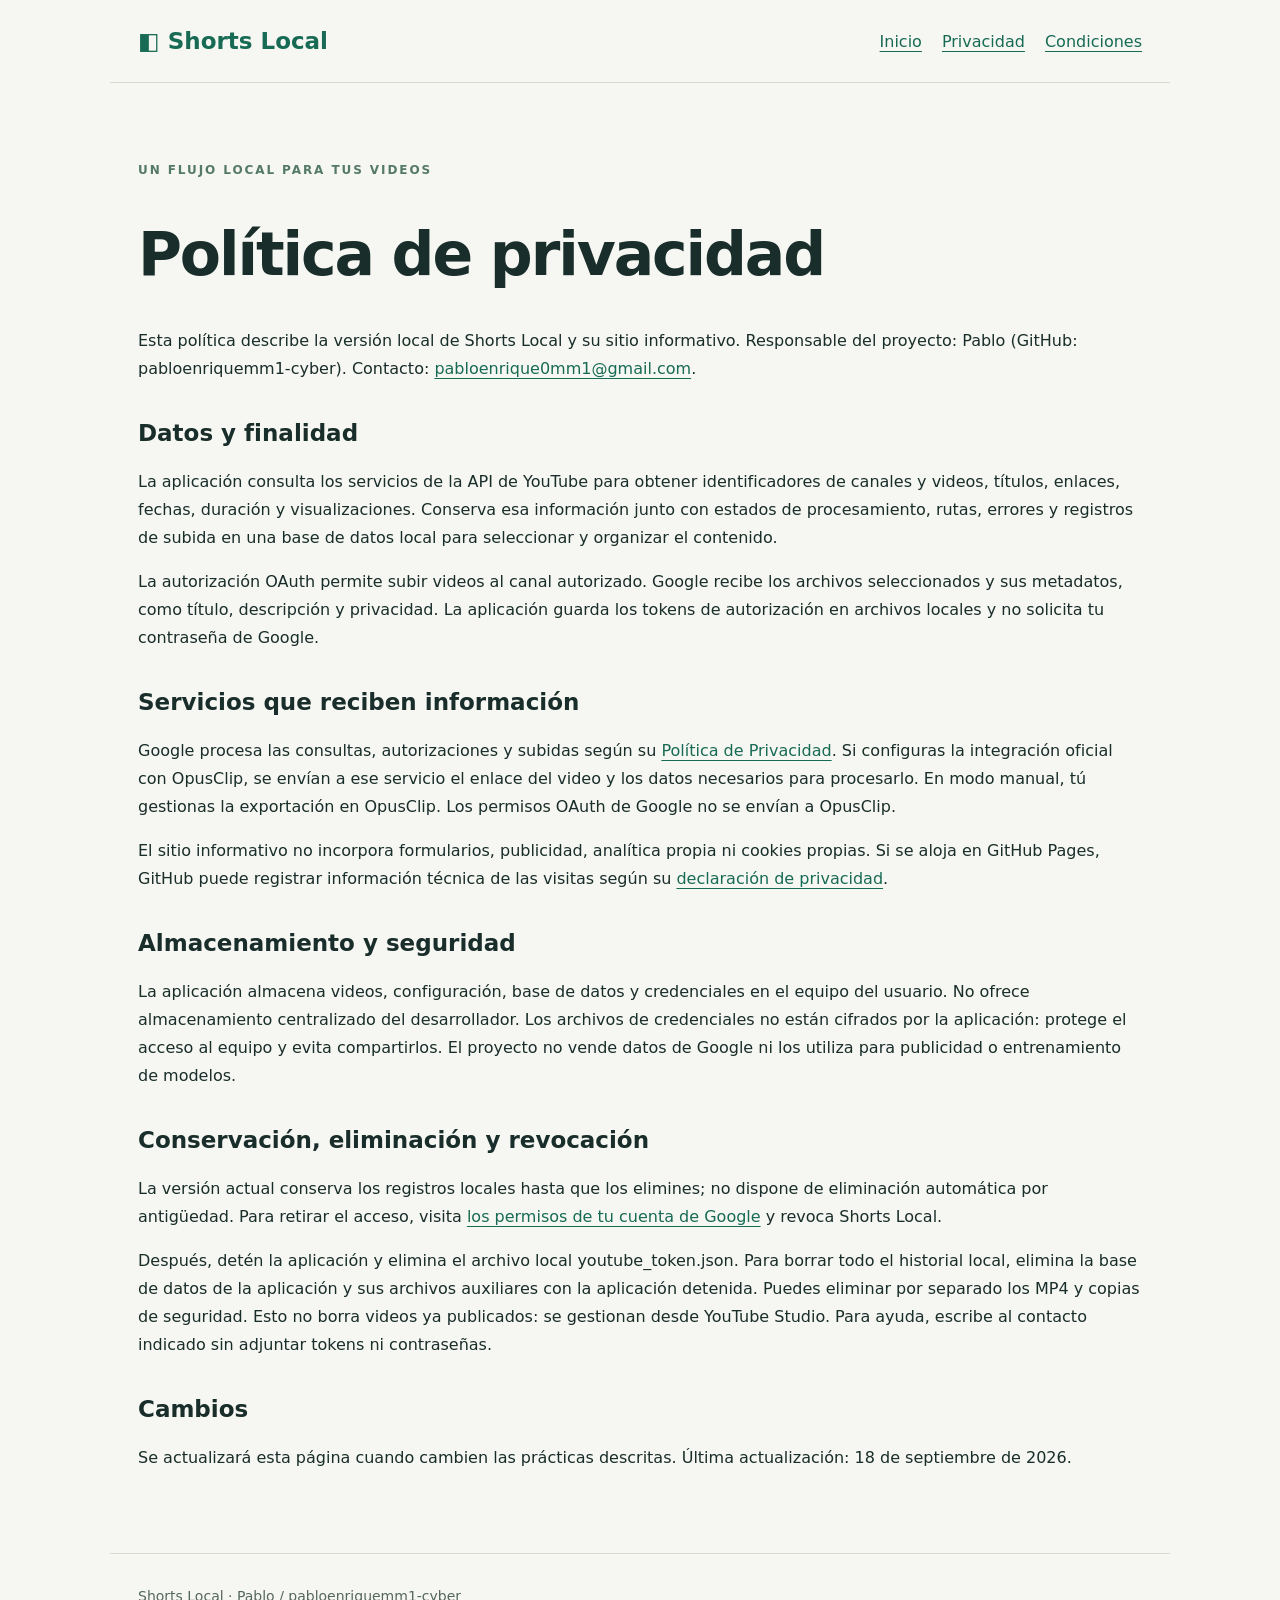
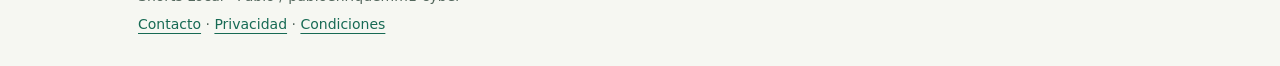
==== privacy.html @ 6347f3bf "Publicar sitio informativo de Shorts Local" ====
<!doctype html>
<html lang="es"><head><meta charset="utf-8"><meta name="viewport" content="width=device-width, initial-scale=1"><title>Privacidad · Shorts Local</title><link rel="stylesheet" href="style.css"><meta name="description" content="Shorts Local: proyecto personal para organizar clips en Windows. Información, privacidad y condiciones de uso."></head>
<body><header><a class="brand" href="index.html">◧ Shorts Local</a><nav aria-label="Principal"><a href="index.html">Inicio</a><a href="privacy.html">Privacidad</a><a href="terms.html">Condiciones</a></nav></header><main><p class="eyebrow">UN FLUJO LOCAL PARA TUS VIDEOS</p><h1>Política de privacidad</h1><p>Esta política describe la versión local de Shorts Local y su sitio informativo. Responsable del proyecto: Pablo (GitHub: pabloenriquemm1-cyber). Contacto: <a href="mailto:pabloenrique0mm1@gmail.com">pabloenrique0mm1@gmail.com</a>.</p><h2>Datos y finalidad</h2><p>La aplicación consulta los servicios de la API de YouTube para obtener identificadores de canales y videos, títulos, enlaces, fechas, duración y visualizaciones. Conserva esa información junto con estados de procesamiento, rutas, errores y registros de subida en una base de datos local para seleccionar y organizar el contenido.</p><p>La autorización OAuth permite subir videos al canal autorizado. Google recibe los archivos seleccionados y sus metadatos, como título, descripción y privacidad. La aplicación guarda los tokens de autorización en archivos locales y no solicita tu contraseña de Google.</p><h2>Servicios que reciben información</h2><p>Google procesa las consultas, autorizaciones y subidas según su <a href="https://policies.google.com/privacy">Política de Privacidad</a>. Si configuras la integración oficial con OpusClip, se envían a ese servicio el enlace del video y los datos necesarios para procesarlo. En modo manual, tú gestionas la exportación en OpusClip. Los permisos OAuth de Google no se envían a OpusClip.</p><p>El sitio informativo no incorpora formularios, publicidad, analítica propia ni cookies propias. Si se aloja en GitHub Pages, GitHub puede registrar información técnica de las visitas según su <a href="https://docs.github.com/en/site-policy/privacy-policies/github-general-privacy-statement">declaración de privacidad</a>.</p><h2>Almacenamiento y seguridad</h2><p>La aplicación almacena videos, configuración, base de datos y credenciales en el equipo del usuario. No ofrece almacenamiento centralizado del desarrollador. Los archivos de credenciales no están cifrados por la aplicación: protege el acceso al equipo y evita compartirlos. El proyecto no vende datos de Google ni los utiliza para publicidad o entrenamiento de modelos.</p><h2>Conservación, eliminación y revocación</h2><p>La versión actual conserva los registros locales hasta que los elimines; no dispone de eliminación automática por antigüedad. Para retirar el acceso, visita <a href="https://security.google.com/settings/security/permissions">los permisos de tu cuenta de Google</a> y revoca Shorts Local.</p><p>Después, detén la aplicación y elimina el archivo local youtube_token.json. Para borrar todo el historial local, elimina la base de datos de la aplicación y sus archivos auxiliares con la aplicación detenida. Puedes eliminar por separado los MP4 y copias de seguridad. Esto no borra videos ya publicados: se gestionan desde YouTube Studio. Para ayuda, escribe al contacto indicado sin adjuntar tokens ni contraseñas.</p><h2>Cambios</h2><p>Se actualizará esta página cuando cambien las prácticas descritas. Última actualización: 18 de septiembre de 2026.</p></main><footer>Shorts Local · Pablo / pabloenriquemm1-cyber<br><a href="mailto:pabloenrique0mm1@gmail.com">Contacto</a> · <a href="privacy.html">Privacidad</a> · <a href="terms.html">Condiciones</a></footer></body></html>
---- style.css ----
:root{color-scheme:light;font-family:system-ui,sans-serif;color:#192d2a;background:#f6f7f2}*{box-sizing:border-box}body{margin:0}header,main,footer{max-width:1060px;margin:auto;padding:28px}header{display:flex;justify-content:space-between;gap:24px;align-items:center;border-bottom:1px solid #d5ddd3}a{color:#176a54;text-underline-offset:4px}.brand{font-size:23px;font-weight:750;text-decoration:none}nav{display:flex;gap:20px}main{padding-top:65px;padding-bottom:65px;line-height:1.75}h1{font-size:clamp(34px,5vw,60px);line-height:1.1;max-width:850px;letter-spacing:-.035em}h2{font-size:23px;margin-top:36px;line-height:1.3}.eyebrow{font-size:12px;letter-spacing:.16em;font-weight:750;color:#557967}.lead{font-size:22px;max-width:720px}.cards{display:grid;grid-template-columns:repeat(3,1fr);gap:18px;margin:40px 0}.cards article{border:1px solid #d5ddd3;background:white;border-radius:16px;padding:24px}.cards h2{margin-top:0}footer{border-top:1px solid #d5ddd3;font-size:14px;color:#54675d;line-height:2}a:focus-visible{outline:3px solid #a8761b;outline-offset:4px}@media(max-width:650px){header{align-items:flex-start;flex-direction:column}.cards{grid-template-columns:1fr}nav{flex-wrap:wrap}main{padding-top:35px}}
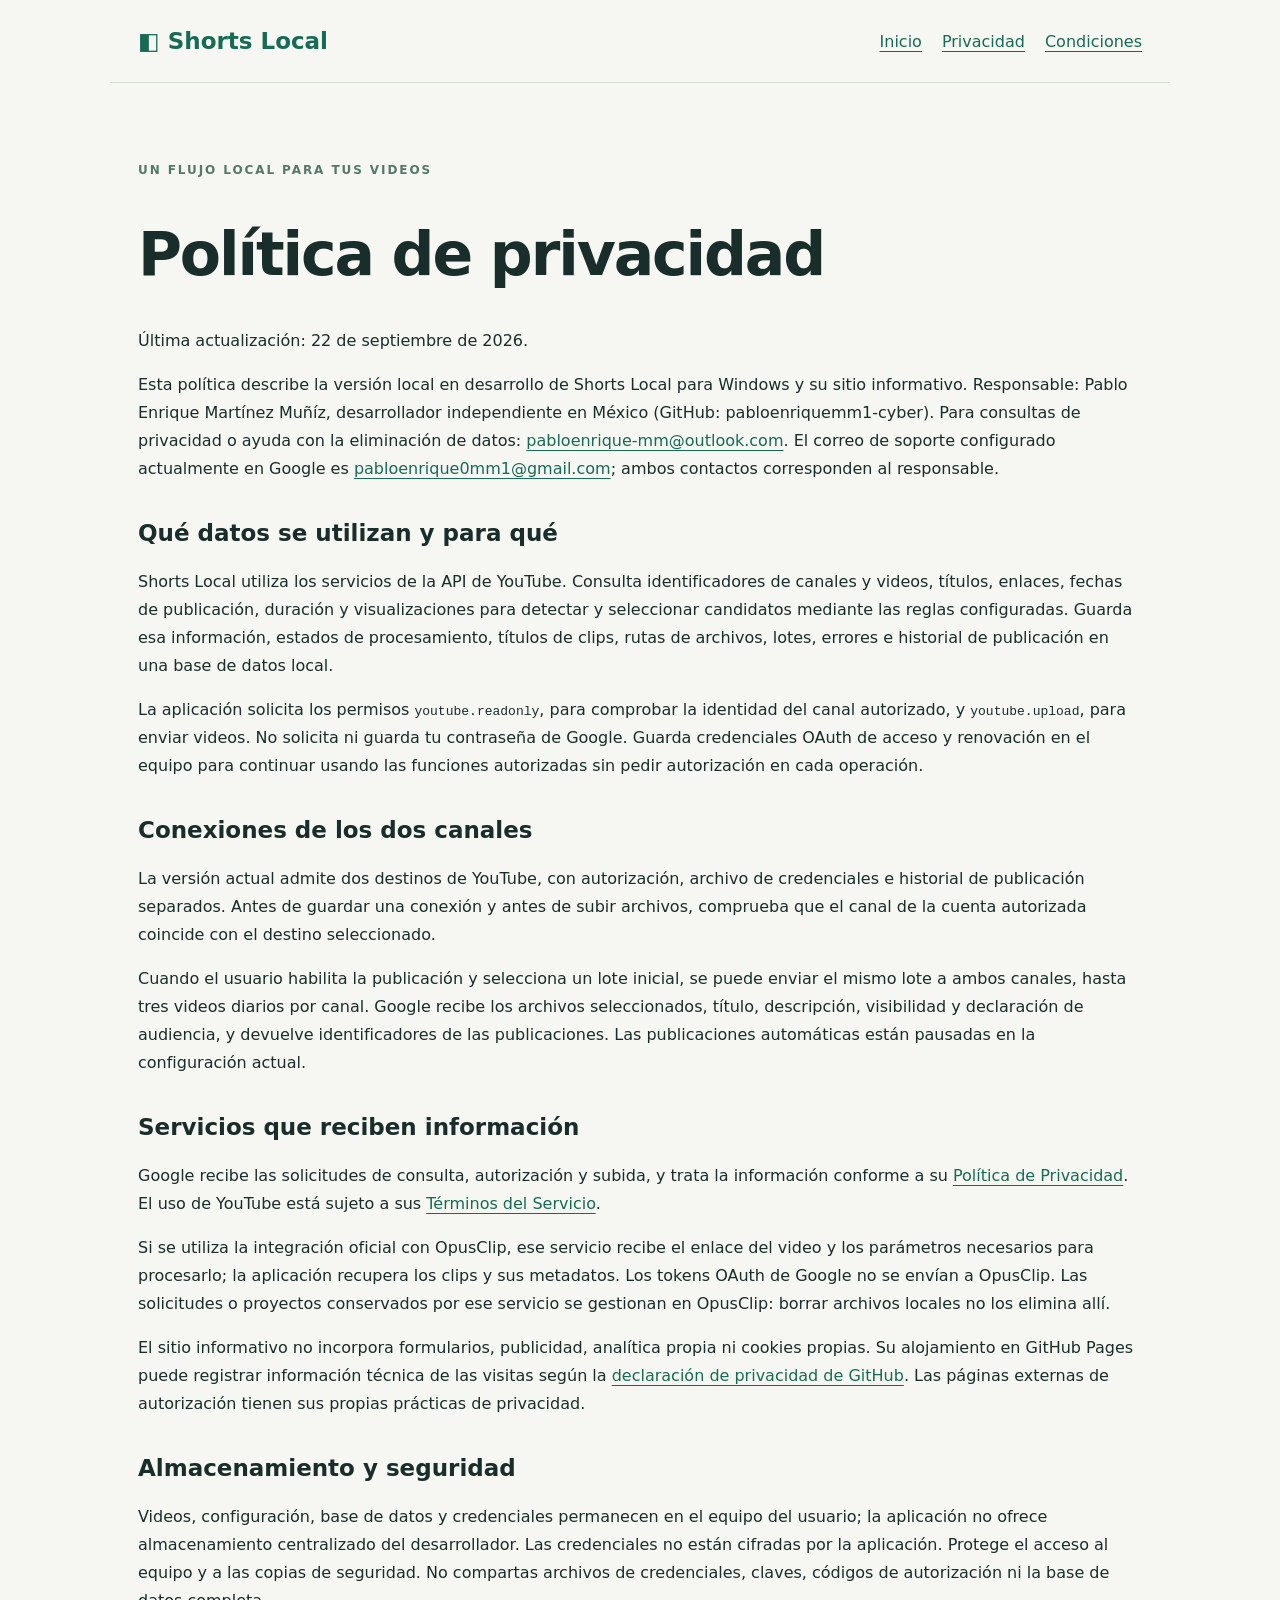
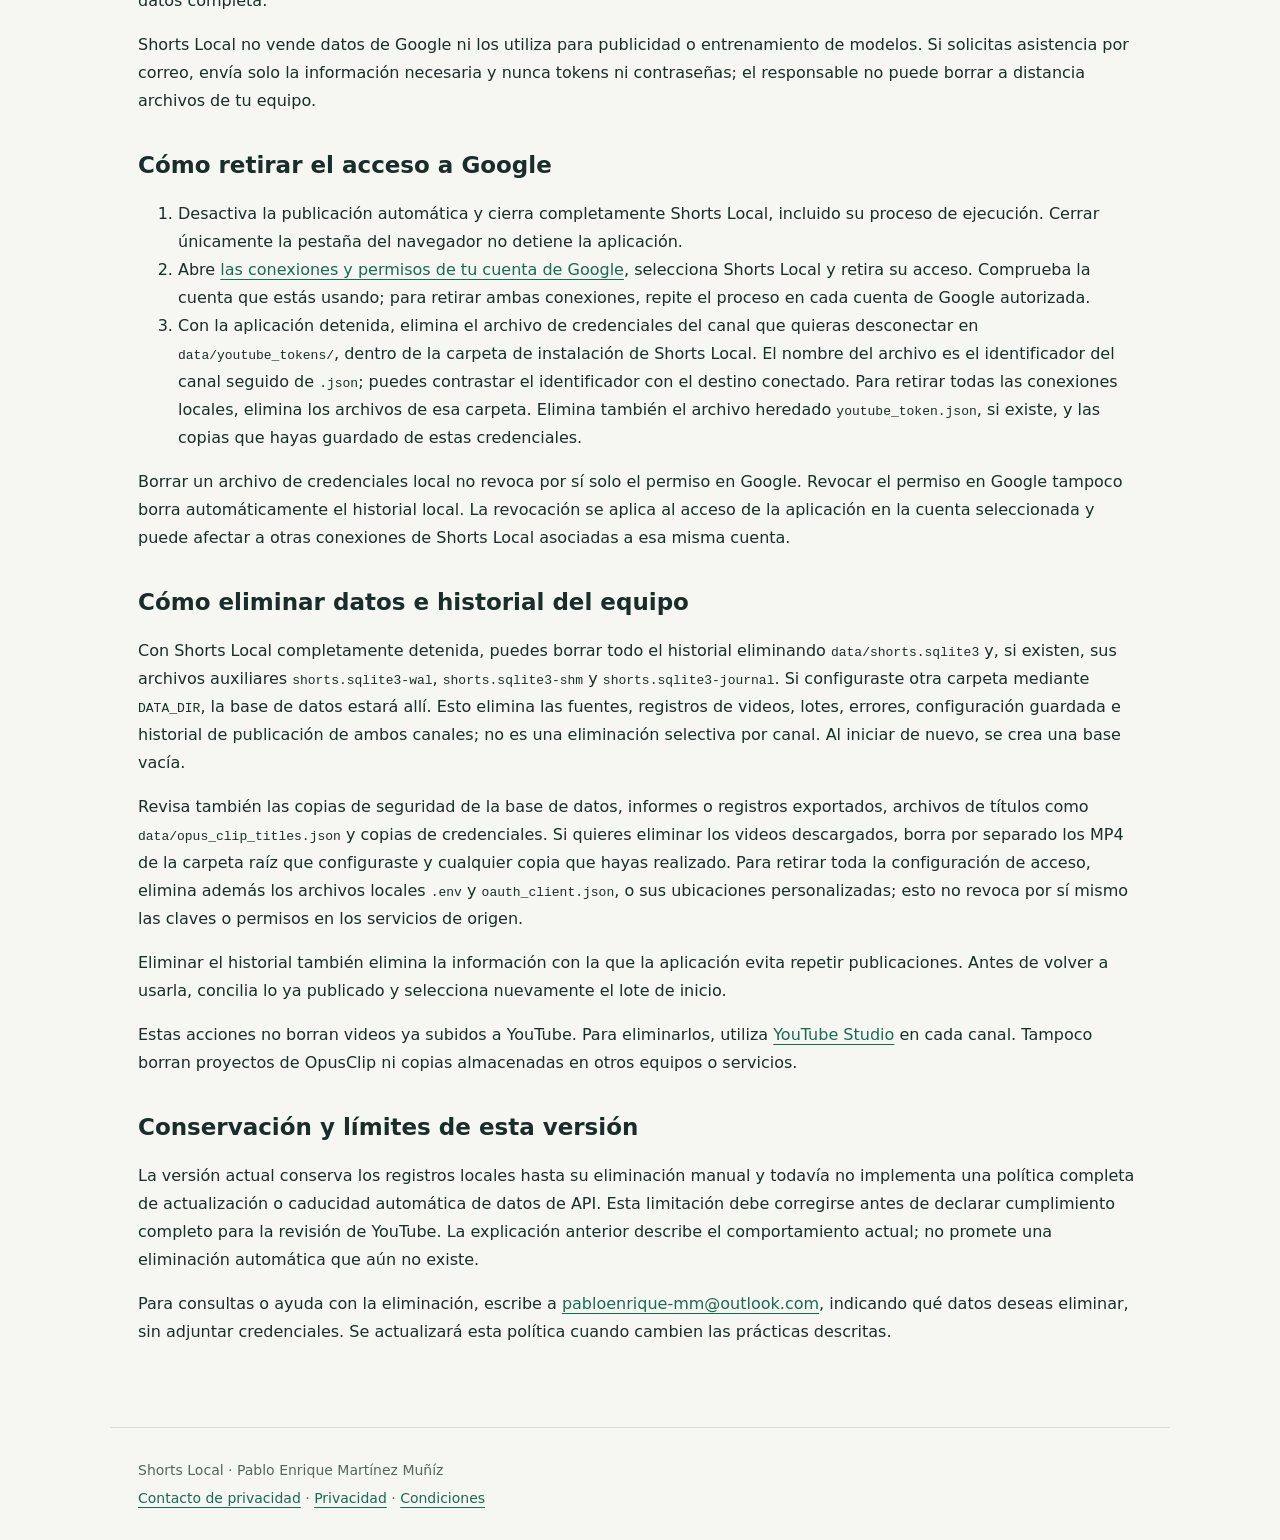
==== commit ef854215: "Actualizar privacidad: dos conexiones y eliminación de datos" ====
--- a/privacy.html
+++ b/privacy.html
@@ -1,3 +1,41 @@
 <!doctype html>
-<html lang="es"><head><meta charset="utf-8"><meta name="viewport" content="width=device-width, initial-scale=1"><title>Privacidad · Shorts Local</title><link rel="stylesheet" href="style.css"><meta name="description" content="Shorts Local: proyecto personal para organizar clips en Windows. Información, privacidad y condiciones de uso."></head>
-<body><header><a class="brand" href="index.html">◧ Shorts Local</a><nav aria-label="Principal"><a href="index.html">Inicio</a><a href="privacy.html">Privacidad</a><a href="terms.html">Condiciones</a></nav></header><main><p class="eyebrow">UN FLUJO LOCAL PARA TUS VIDEOS</p><h1>Política de privacidad</h1><p>Esta política describe la versión local de Shorts Local y su sitio informativo. Responsable del proyecto: Pablo (GitHub: pabloenriquemm1-cyber). Contacto: <a href="mailto:pabloenrique0mm1@gmail.com">pabloenrique0mm1@gmail.com</a>.</p><h2>Datos y finalidad</h2><p>La aplicación consulta los servicios de la API de YouTube para obtener identificadores de canales y videos, títulos, enlaces, fechas, duración y visualizaciones. Conserva esa información junto con estados de procesamiento, rutas, errores y registros de subida en una base de datos local para seleccionar y organizar el contenido.</p><p>La autorización OAuth permite subir videos al canal autorizado. Google recibe los archivos seleccionados y sus metadatos, como título, descripción y privacidad. La aplicación guarda los tokens de autorización en archivos locales y no solicita tu contraseña de Google.</p><h2>Servicios que reciben información</h2><p>Google procesa las consultas, autorizaciones y subidas según su <a href="https://policies.google.com/privacy">Política de Privacidad</a>. Si configuras la integración oficial con OpusClip, se envían a ese servicio el enlace del video y los datos necesarios para procesarlo. En modo manual, tú gestionas la exportación en OpusClip. Los permisos OAuth de Google no se envían a OpusClip.</p><p>El sitio informativo no incorpora formularios, publicidad, analítica propia ni cookies propias. Si se aloja en GitHub Pages, GitHub puede registrar información técnica de las visitas según su <a href="https://docs.github.com/en/site-policy/privacy-policies/github-general-privacy-statement">declaración de privacidad</a>.</p><h2>Almacenamiento y seguridad</h2><p>La aplicación almacena videos, configuración, base de datos y credenciales en el equipo del usuario. No ofrece almacenamiento centralizado del desarrollador. Los archivos de credenciales no están cifrados por la aplicación: protege el acceso al equipo y evita compartirlos. El proyecto no vende datos de Google ni los utiliza para publicidad o entrenamiento de modelos.</p><h2>Conservación, eliminación y revocación</h2><p>La versión actual conserva los registros locales hasta que los elimines; no dispone de eliminación automática por antigüedad. Para retirar el acceso, visita <a href="https://security.google.com/settings/security/permissions">los permisos de tu cuenta de Google</a> y revoca Shorts Local.</p><p>Después, detén la aplicación y elimina el archivo local youtube_token.json. Para borrar todo el historial local, elimina la base de datos de la aplicación y sus archivos auxiliares con la aplicación detenida. Puedes eliminar por separado los MP4 y copias de seguridad. Esto no borra videos ya publicados: se gestionan desde YouTube Studio. Para ayuda, escribe al contacto indicado sin adjuntar tokens ni contraseñas.</p><h2>Cambios</h2><p>Se actualizará esta página cuando cambien las prácticas descritas. Última actualización: 18 de septiembre de 2026.</p></main><footer>Shorts Local · Pablo / pabloenriquemm1-cyber<br><a href="mailto:pabloenrique0mm1@gmail.com">Contacto</a> · <a href="privacy.html">Privacidad</a> · <a href="terms.html">Condiciones</a></footer></body></html>
+<html lang="es">
+<head><meta charset="utf-8"><meta name="viewport" content="width=device-width, initial-scale=1"><title>Privacidad · Shorts Local</title><link rel="stylesheet" href="style.css"><meta name="description" content="Datos, conexiones de YouTube y eliminación de información en Shorts Local."></head>
+<body>
+<header><a class="brand" href="index.html">◧ Shorts Local</a><nav aria-label="Principal"><a href="index.html">Inicio</a><a href="privacy.html">Privacidad</a><a href="terms.html">Condiciones</a></nav></header>
+<main>
+<p class="eyebrow">UN FLUJO LOCAL PARA TUS VIDEOS</p>
+<h1>Política de privacidad</h1>
+<p>Última actualización: 22 de septiembre de 2026.</p>
+<p>Esta política describe la versión local en desarrollo de Shorts Local para Windows y su sitio informativo. Responsable: Pablo Enrique Martínez Muñíz, desarrollador independiente en México (GitHub: pabloenriquemm1-cyber). Para consultas de privacidad o ayuda con la eliminación de datos: <a href="mailto:pabloenrique-mm@outlook.com">pabloenrique-mm@outlook.com</a>. El correo de soporte configurado actualmente en Google es <a href="mailto:pabloenrique0mm1@gmail.com">pabloenrique0mm1@gmail.com</a>; ambos contactos corresponden al responsable.</p>
+<h2>Qué datos se utilizan y para qué</h2>
+<p>Shorts Local utiliza los servicios de la API de YouTube. Consulta identificadores de canales y videos, títulos, enlaces, fechas de publicación, duración y visualizaciones para detectar y seleccionar candidatos mediante las reglas configuradas. Guarda esa información, estados de procesamiento, títulos de clips, rutas de archivos, lotes, errores e historial de publicación en una base de datos local.</p>
+<p>La aplicación solicita los permisos <code>youtube.readonly</code>, para comprobar la identidad del canal autorizado, y <code>youtube.upload</code>, para enviar videos. No solicita ni guarda tu contraseña de Google. Guarda credenciales OAuth de acceso y renovación en el equipo para continuar usando las funciones autorizadas sin pedir autorización en cada operación.</p>
+<h2>Conexiones de los dos canales</h2>
+<p>La versión actual admite dos destinos de YouTube, con autorización, archivo de credenciales e historial de publicación separados. Antes de guardar una conexión y antes de subir archivos, comprueba que el canal de la cuenta autorizada coincide con el destino seleccionado.</p>
+<p>Cuando el usuario habilita la publicación y selecciona un lote inicial, se puede enviar el mismo lote a ambos canales, hasta tres videos diarios por canal. Google recibe los archivos seleccionados, título, descripción, visibilidad y declaración de audiencia, y devuelve identificadores de las publicaciones. Las publicaciones automáticas están pausadas en la configuración actual.</p>
+<h2>Servicios que reciben información</h2>
+<p>Google recibe las solicitudes de consulta, autorización y subida, y trata la información conforme a su <a href="https://policies.google.com/privacy">Política de Privacidad</a>. El uso de YouTube está sujeto a sus <a href="https://www.youtube.com/t/terms">Términos del Servicio</a>.</p>
+<p>Si se utiliza la integración oficial con OpusClip, ese servicio recibe el enlace del video y los parámetros necesarios para procesarlo; la aplicación recupera los clips y sus metadatos. Los tokens OAuth de Google no se envían a OpusClip. Las solicitudes o proyectos conservados por ese servicio se gestionan en OpusClip: borrar archivos locales no los elimina allí.</p>
+<p>El sitio informativo no incorpora formularios, publicidad, analítica propia ni cookies propias. Su alojamiento en GitHub Pages puede registrar información técnica de las visitas según la <a href="https://docs.github.com/en/site-policy/privacy-policies/github-general-privacy-statement">declaración de privacidad de GitHub</a>. Las páginas externas de autorización tienen sus propias prácticas de privacidad.</p>
+<h2>Almacenamiento y seguridad</h2>
+<p>Videos, configuración, base de datos y credenciales permanecen en el equipo del usuario; la aplicación no ofrece almacenamiento centralizado del desarrollador. Las credenciales no están cifradas por la aplicación. Protege el acceso al equipo y a las copias de seguridad. No compartas archivos de credenciales, claves, códigos de autorización ni la base de datos completa.</p>
+<p>Shorts Local no vende datos de Google ni los utiliza para publicidad o entrenamiento de modelos. Si solicitas asistencia por correo, envía solo la información necesaria y nunca tokens ni contraseñas; el responsable no puede borrar a distancia archivos de tu equipo.</p>
+<h2>Cómo retirar el acceso a Google</h2>
+<ol>
+<li>Desactiva la publicación automática y cierra completamente Shorts Local, incluido su proceso de ejecución. Cerrar únicamente la pestaña del navegador no detiene la aplicación.</li>
+<li>Abre <a href="https://security.google.com/settings/security/permissions">las conexiones y permisos de tu cuenta de Google</a>, selecciona Shorts Local y retira su acceso. Comprueba la cuenta que estás usando; para retirar ambas conexiones, repite el proceso en cada cuenta de Google autorizada.</li>
+<li>Con la aplicación detenida, elimina el archivo de credenciales del canal que quieras desconectar en <code>data/youtube_tokens/</code>, dentro de la carpeta de instalación de Shorts Local. El nombre del archivo es el identificador del canal seguido de <code>.json</code>; puedes contrastar el identificador con el destino conectado. Para retirar todas las conexiones locales, elimina los archivos de esa carpeta. Elimina también el archivo heredado <code>youtube_token.json</code>, si existe, y las copias que hayas guardado de estas credenciales.</li>
+</ol>
+<p>Borrar un archivo de credenciales local no revoca por sí solo el permiso en Google. Revocar el permiso en Google tampoco borra automáticamente el historial local. La revocación se aplica al acceso de la aplicación en la cuenta seleccionada y puede afectar a otras conexiones de Shorts Local asociadas a esa misma cuenta.</p>
+<h2>Cómo eliminar datos e historial del equipo</h2>
+<p>Con Shorts Local completamente detenida, puedes borrar todo el historial eliminando <code>data/shorts.sqlite3</code> y, si existen, sus archivos auxiliares <code>shorts.sqlite3-wal</code>, <code>shorts.sqlite3-shm</code> y <code>shorts.sqlite3-journal</code>. Si configuraste otra carpeta mediante <code>DATA_DIR</code>, la base de datos estará allí. Esto elimina las fuentes, registros de videos, lotes, errores, configuración guardada e historial de publicación de ambos canales; no es una eliminación selectiva por canal. Al iniciar de nuevo, se crea una base vacía.</p>
+<p>Revisa también las copias de seguridad de la base de datos, informes o registros exportados, archivos de títulos como <code>data/opus_clip_titles.json</code> y copias de credenciales. Si quieres eliminar los videos descargados, borra por separado los MP4 de la carpeta raíz que configuraste y cualquier copia que hayas realizado. Para retirar toda la configuración de acceso, elimina además los archivos locales <code>.env</code> y <code>oauth_client.json</code>, o sus ubicaciones personalizadas; esto no revoca por sí mismo las claves o permisos en los servicios de origen.</p>
+<p>Eliminar el historial también elimina la información con la que la aplicación evita repetir publicaciones. Antes de volver a usarla, concilia lo ya publicado y selecciona nuevamente el lote de inicio.</p>
+<p>Estas acciones no borran videos ya subidos a YouTube. Para eliminarlos, utiliza <a href="https://studio.youtube.com/">YouTube Studio</a> en cada canal. Tampoco borran proyectos de OpusClip ni copias almacenadas en otros equipos o servicios.</p>
+<h2>Conservación y límites de esta versión</h2>
+<p>La versión actual conserva los registros locales hasta su eliminación manual y todavía no implementa una política completa de actualización o caducidad automática de datos de API. Esta limitación debe corregirse antes de declarar cumplimiento completo para la revisión de YouTube. La explicación anterior describe el comportamiento actual; no promete una eliminación automática que aún no existe.</p>
+<p>Para consultas o ayuda con la eliminación, escribe a <a href="mailto:pabloenrique-mm@outlook.com">pabloenrique-mm@outlook.com</a>, indicando qué datos deseas eliminar, sin adjuntar credenciales. Se actualizará esta política cuando cambien las prácticas descritas.</p>
+</main>
+<footer>Shorts Local · Pablo Enrique Martínez Muñíz<br><a href="mailto:pabloenrique-mm@outlook.com">Contacto de privacidad</a> · <a href="privacy.html">Privacidad</a> · <a href="terms.html">Condiciones</a></footer>
+</body></html>
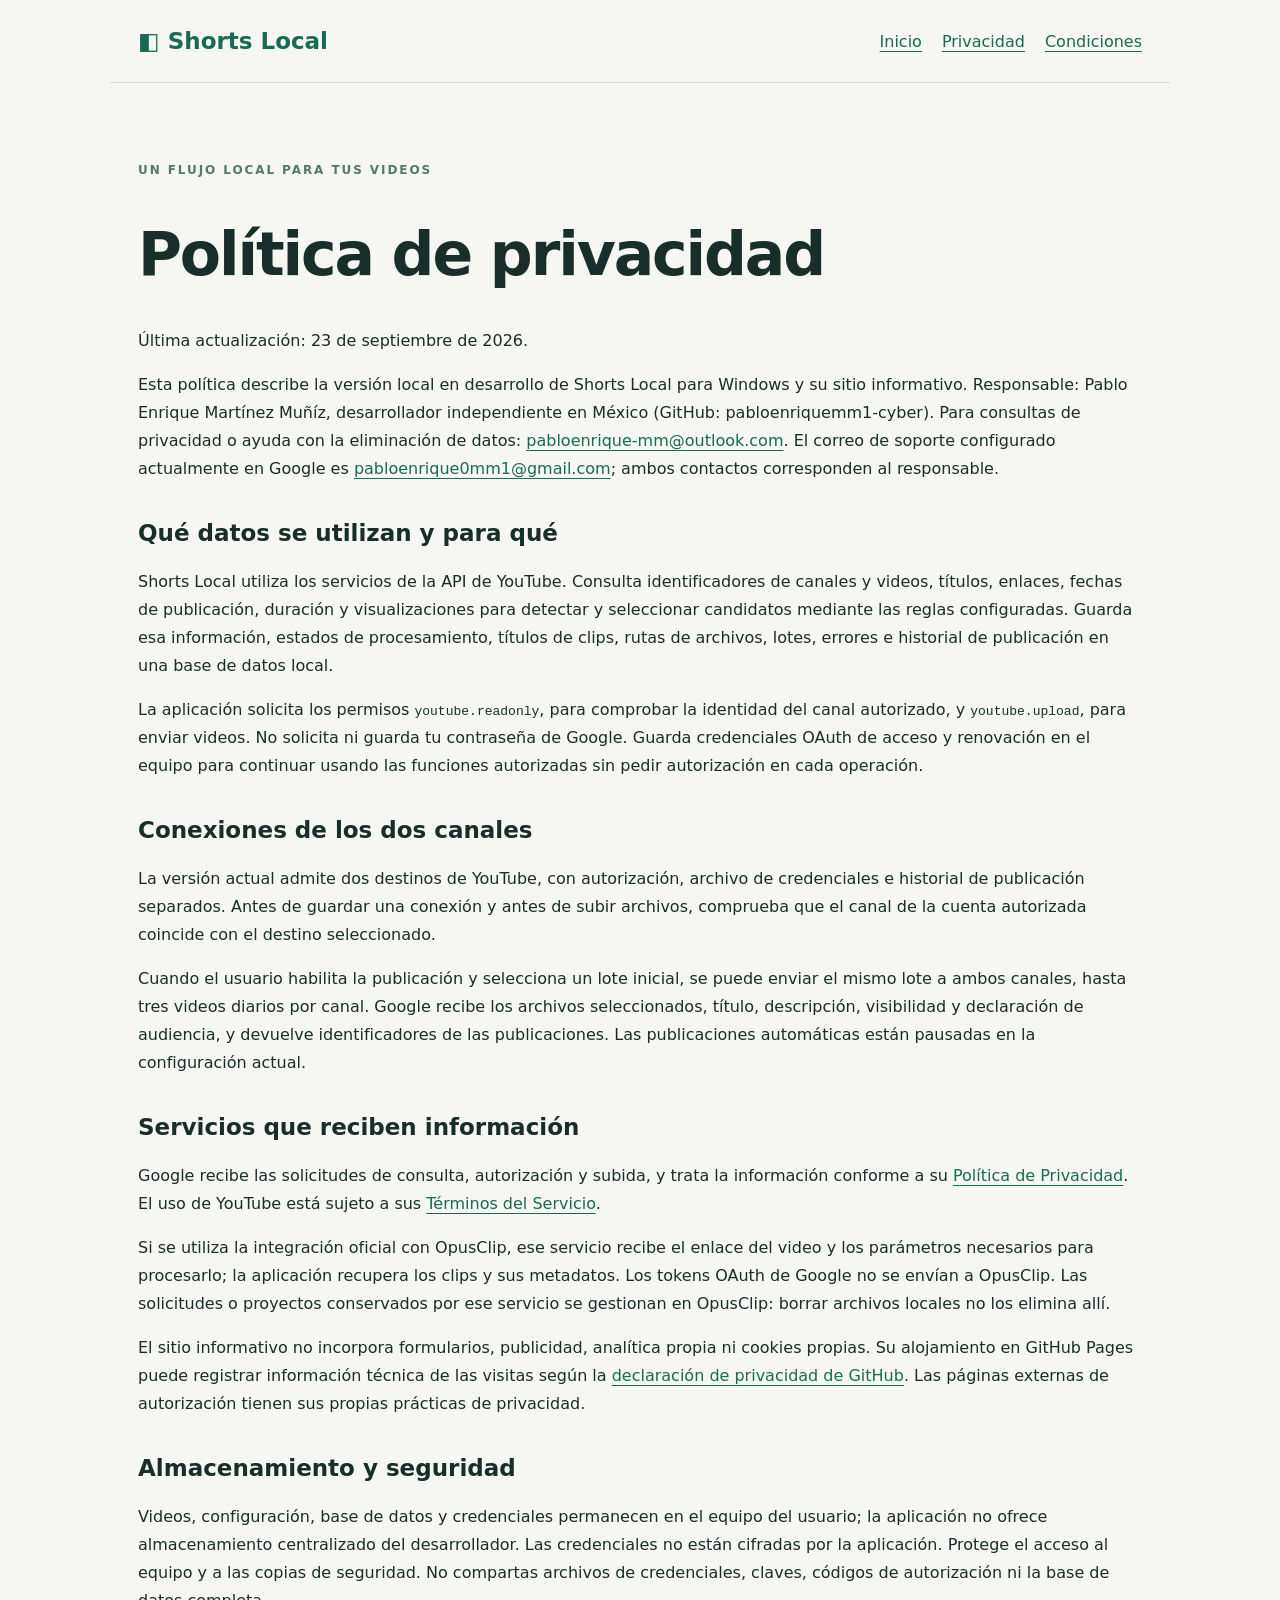
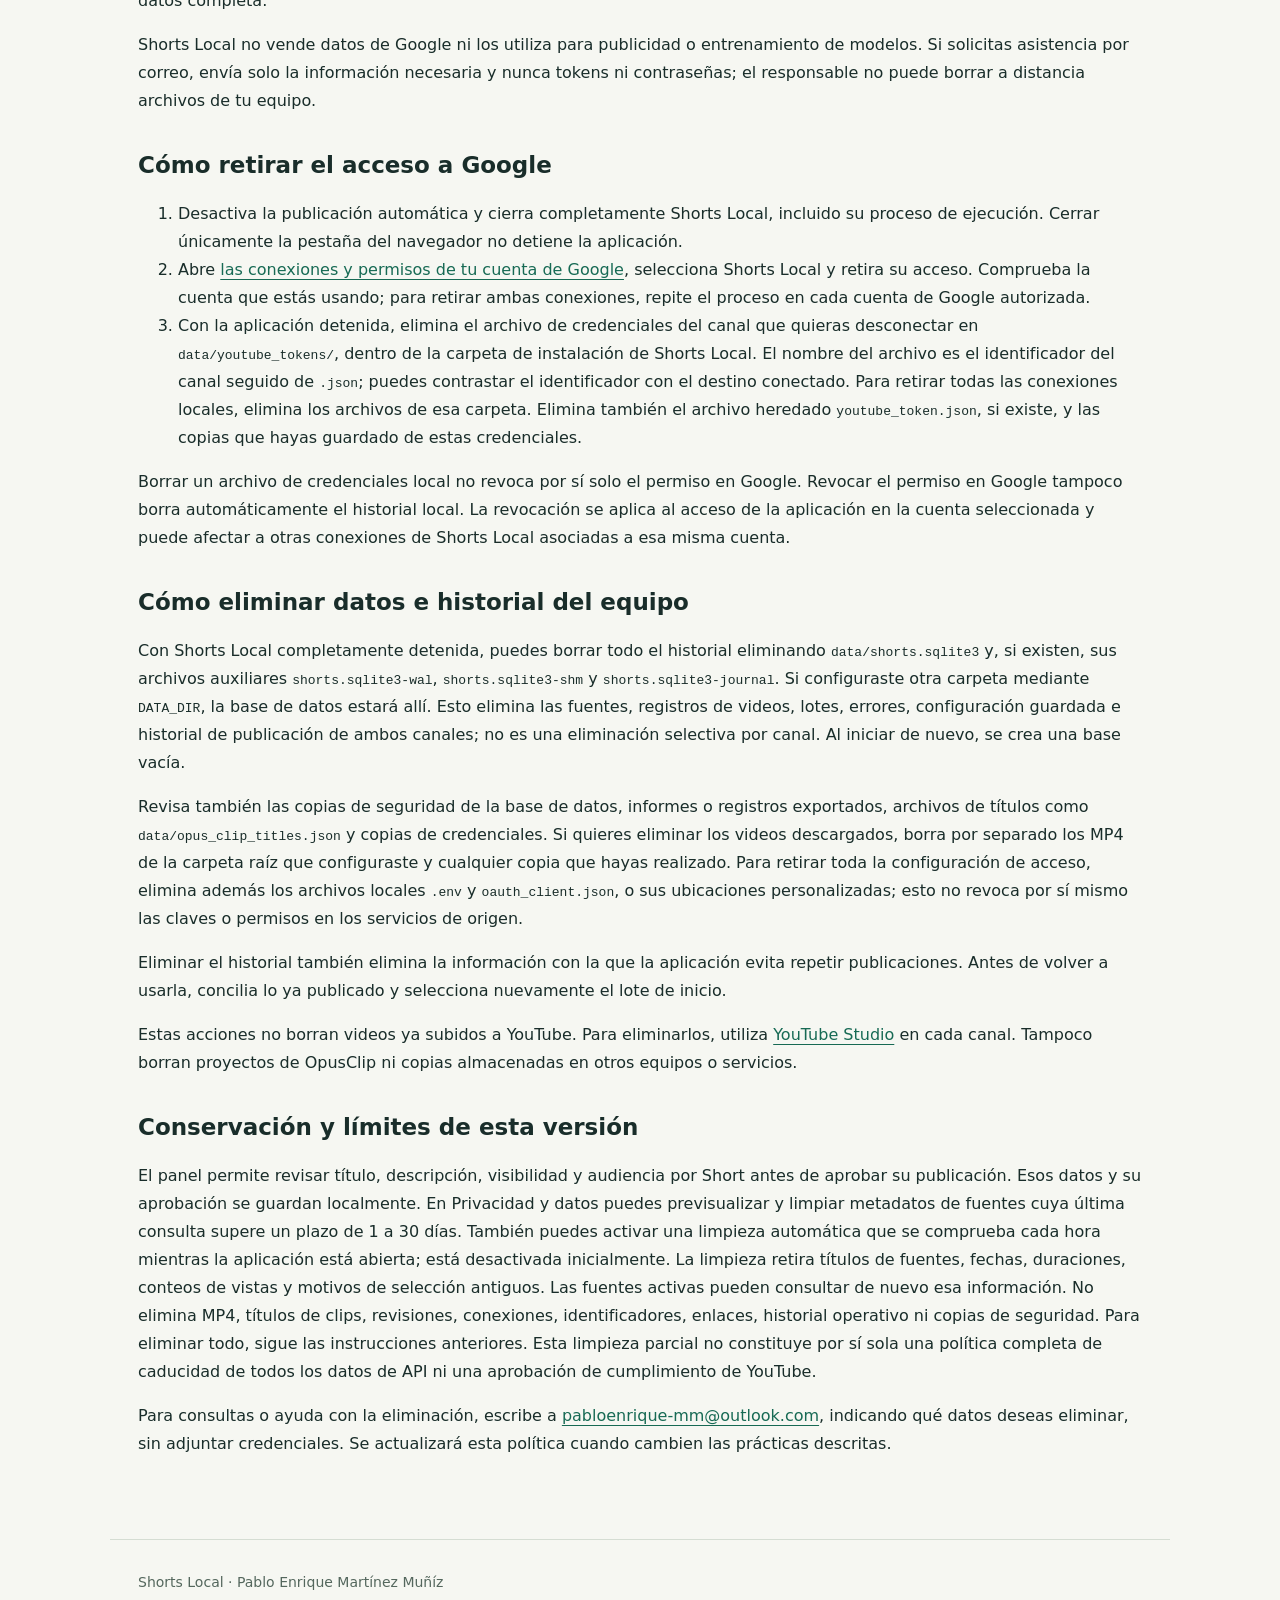
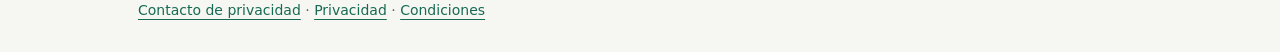
==== commit 5b58b5a6: "Documentar controles de revisión y conservación de datos" ====
--- a/privacy.html
+++ b/privacy.html
@@ -6,7 +6,7 @@
 <main>
 <p class="eyebrow">UN FLUJO LOCAL PARA TUS VIDEOS</p>
 <h1>Política de privacidad</h1>
-<p>Última actualización: 22 de septiembre de 2026.</p>
+<p>Última actualización: 23 de septiembre de 2026.</p>
 <p>Esta política describe la versión local en desarrollo de Shorts Local para Windows y su sitio informativo. Responsable: Pablo Enrique Martínez Muñíz, desarrollador independiente en México (GitHub: pabloenriquemm1-cyber). Para consultas de privacidad o ayuda con la eliminación de datos: <a href="mailto:pabloenrique-mm@outlook.com">pabloenrique-mm@outlook.com</a>. El correo de soporte configurado actualmente en Google es <a href="mailto:pabloenrique0mm1@gmail.com">pabloenrique0mm1@gmail.com</a>; ambos contactos corresponden al responsable.</p>
 <h2>Qué datos se utilizan y para qué</h2>
 <p>Shorts Local utiliza los servicios de la API de YouTube. Consulta identificadores de canales y videos, títulos, enlaces, fechas de publicación, duración y visualizaciones para detectar y seleccionar candidatos mediante las reglas configuradas. Guarda esa información, estados de procesamiento, títulos de clips, rutas de archivos, lotes, errores e historial de publicación en una base de datos local.</p>
@@ -34,7 +34,7 @@
 <p>Eliminar el historial también elimina la información con la que la aplicación evita repetir publicaciones. Antes de volver a usarla, concilia lo ya publicado y selecciona nuevamente el lote de inicio.</p>
 <p>Estas acciones no borran videos ya subidos a YouTube. Para eliminarlos, utiliza <a href="https://studio.youtube.com/">YouTube Studio</a> en cada canal. Tampoco borran proyectos de OpusClip ni copias almacenadas en otros equipos o servicios.</p>
 <h2>Conservación y límites de esta versión</h2>
-<p>La versión actual conserva los registros locales hasta su eliminación manual y todavía no implementa una política completa de actualización o caducidad automática de datos de API. Esta limitación debe corregirse antes de declarar cumplimiento completo para la revisión de YouTube. La explicación anterior describe el comportamiento actual; no promete una eliminación automática que aún no existe.</p>
+<p>El panel permite revisar título, descripción, visibilidad y audiencia por Short antes de aprobar su publicación. Esos datos y su aprobación se guardan localmente. En Privacidad y datos puedes previsualizar y limpiar metadatos de fuentes cuya última consulta supere un plazo de 1 a 30 días. También puedes activar una limpieza automática que se comprueba cada hora mientras la aplicación está abierta; está desactivada inicialmente. La limpieza retira títulos de fuentes, fechas, duraciones, conteos de vistas y motivos de selección antiguos. Las fuentes activas pueden consultar de nuevo esa información. No elimina MP4, títulos de clips, revisiones, conexiones, identificadores, enlaces, historial operativo ni copias de seguridad. Para eliminar todo, sigue las instrucciones anteriores. Esta limpieza parcial no constituye por sí sola una política completa de caducidad de todos los datos de API ni una aprobación de cumplimiento de YouTube.</p>
 <p>Para consultas o ayuda con la eliminación, escribe a <a href="mailto:pabloenrique-mm@outlook.com">pabloenrique-mm@outlook.com</a>, indicando qué datos deseas eliminar, sin adjuntar credenciales. Se actualizará esta política cuando cambien las prácticas descritas.</p>
 </main>
 <footer>Shorts Local · Pablo Enrique Martínez Muñíz<br><a href="mailto:pabloenrique-mm@outlook.com">Contacto de privacidad</a> · <a href="privacy.html">Privacidad</a> · <a href="terms.html">Condiciones</a></footer>
